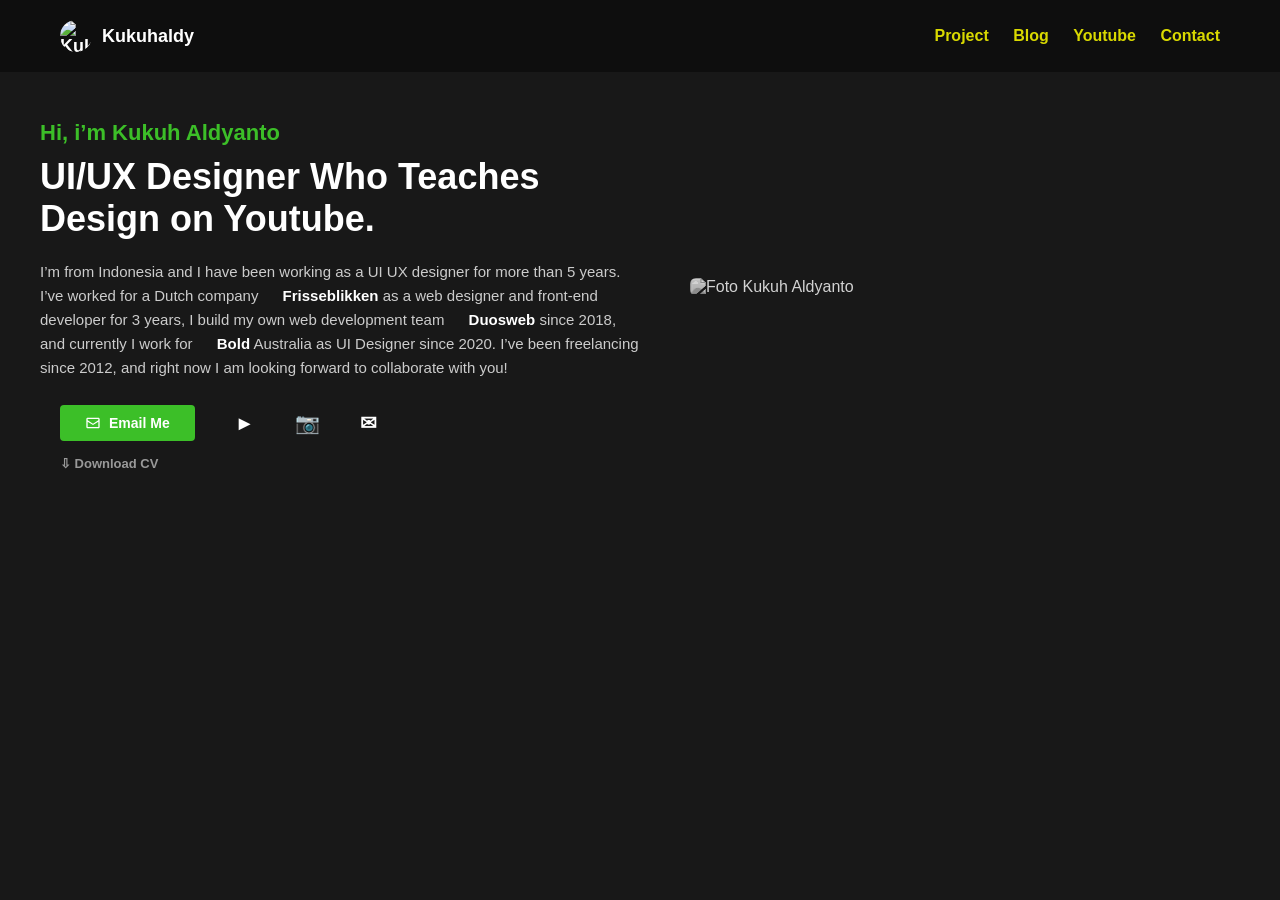
==== index.html @ a380c83d "Revamp index.html for personal portfolios Updated the website from a Pecel Lele menu to a personal p" ====
<!DOCTYPE html>
<html lang="id">
<head>
    <meta charset="UTF-8" />
    <meta name="viewport" content="width=device-width, initial-scale=1" />
    <title>Portofolio Kukuh Aldyanto</title>
    <style>
        /* Reset dan style dasar */
        body {
            margin: 0;
            font-family: 'Segoe UI', Tahoma, Geneva, Verdana, sans-serif;
            background-color: #181818;
            color: white;
        }
        a {
            color: #d9d900;
            text-decoration: none;
            margin-left: 20px;
            font-weight: 600;
        }
        a:hover {
            text-decoration: underline;
        }
        header {
            display: flex;
            justify-content: space-between;
            padding: 20px 60px;
            background-color: #0e0e0e;
            align-items: center;
        }
        header .logo {
            display: flex;
            align-items: center;
            gap: 10px;
            font-weight: bold;
            font-size: 18px;
        }
        header .logo img {
            width: 32px;
            height: 32px;
            border-radius: 50%;
        }
        nav a {
            font-weight: 600;
            color: #d9d900;
            cursor: pointer;
        }
        nav a:hover {
            text-decoration: underline;
        }
        main {
            display: flex;
            max-width: 1200px;
            margin: 30px auto;
            align-items: center;
            gap: 50px;
            padding: 0 20px;
        }
        main .intro {
            max-width: 600px;
        }
        main .intro h2 {
            font-weight: 600;
            font-size: 22px;
            color: #3cbf28;
            margin-bottom: 10px;
        }
        main .intro h1 {
            font-size: 36px;
            font-weight: 900;
            margin: 0 0 20px 0;
        }
        main .intro p {
            font-size: 15px;
            line-height: 1.6;
            color: #ccc;
        }
        main .intro p a {
            color: white;
        }
        main .intro p a:hover {
            text-decoration: underline;
        }
        .contact-buttons {
            margin: 25px 0 15px 0;
            display: flex;
            align-items: center;
            gap: 20px;
        }
        .btn-email {
            background-color: #3cbf28;
            border: none;
            padding: 10px 25px;
            color: white;
            font-weight: 600;
            border-radius: 4px;
            cursor: pointer;
            display: flex;
            align-items: center;
            gap: 8px;
            font-size: 14px;
        }
        .btn-email:hover {
            background-color: #329e21;
        }
        .btn-social {
            color: white;
            font-size: 20px;
            cursor: pointer;
        }
        .btn-social:hover {
            color: #3cbf28;
        }
        .download-cv {
            font-size: 13px;
            color: #999;
            display: flex;
            align-items: center;
            gap: 6px;
            cursor: pointer;
        }
        .download-cv:hover {
            text-decoration: underline;
        }
        .profile-photo {
            max-width: 300px;
            border-radius: 6px;
            filter: grayscale(100%) contrast(80%);
            position: relative;
        }
        .profile-photo svg {
            position: absolute;
            top: 0;
            left: 0;
        }

        /* Style icon inline untuk Email dengan SVG */
        .email-icon {
            display: inline-block;
            width: 16px;
            height: 16px;
            fill: white;
        }
    
        /* Responsif */
        @media (max-width: 900px) {
            main {
                flex-direction: column;
                align-items: flex-start;
            }
            .profile-photo {
                max-width: 100%;
                margin-top: 25px;
            }
        }
    </style>
</head>
<body>
    <header>
        <div class="logo">
            <img src="https://i.pravatar.cc/32?img=3" alt="Kukuh Aldyanto" />
            Kukuhaldy
        </div>
        <nav>
            <a href="#projects">Project</a>
            <a href="#blog">Blog</a>
            <a href="#youtube">Youtube</a>
            <a href="#contact">Contact</a>
        </nav>
    </header>
    <main>
        <div class="intro">
            <h2>Hi, i’m Kukuh Aldyanto</h2>
            <h1>UI/UX Designer Who Teaches Design on Youtube.</h1>
            <p>
                I’m from Indonesia and I have been working as a UI UX designer for more than 5 years. 
                I’ve worked for a Dutch company 
                <a href="https://frisseblikken.com/" target="_blank" rel="noopener">Frisseblikken</a> as a web designer and front-end developer for 3 years, 
                I build my own web development team 
                <a href="https://duosweb.com/" target="_blank" rel="noopener">Duosweb</a> since 2018, and currently I work for <a href="https://bold.au/" target="_blank" rel="noopener">Bold</a> Australia as UI Designer since 2020. 
                I’ve been freelancing since 2012, and right now I am looking forward to collaborate with you!
            </p>
            <div class="contact-buttons">
                <a href="mailto:kukuhaldy@example.com" class="btn-email" aria-label="Email Me">
                    <svg class="email-icon" viewBox="0 0 24 24" aria-hidden="true" focusable="false">
                        <path d="M4 4h16v16H4z" fill="none"/>
                        <path d="M20 6v12H4V6h16m0-2H4c-1.1 0-2 .9-2 2v12c0 1.1.9 2 2 2h16c1.1 0 2-.9 2-2V6c0-1.1-.9-2-2-2zM4 8l8 5 8-5v2l-8 5-8-5V8z"/>
                    </svg>
                    Email Me
                </a>
                <a href="https://www.youtube.com/c/kukuhaldy" target="_blank" rel="noopener" class="btn-social" aria-label="Youtube">
                    &#9658;
                </a>
                <a href="https://instagram.com/kukuhaldy" target="_blank" rel="noopener" class="btn-social" aria-label="Instagram">
                    &#x1F4F7;
                </a>
                <a href="https://wa.me/628123456789" target="_blank" rel="noopener" class="btn-social" aria-label="WhatsApp">
                    &#x2709;
                </a>
            </div>
            <a href="/cv-kukuhaldy.pdf" download class="download-cv" aria-label="Download CV">
                &#8681; Download CV
            </a>
        </div>
        <div class="profile-photo">
            <img src="https://kukuhaldy.com/wp-content/uploads/2022/02/IMG_4889-1.jpg" alt="Foto Kukuh Aldyanto" style="width:100%;border-radius: 6px;filter: grayscale(100%) contrast(80%);" />
        </div>
    </main>
</body>
</html>
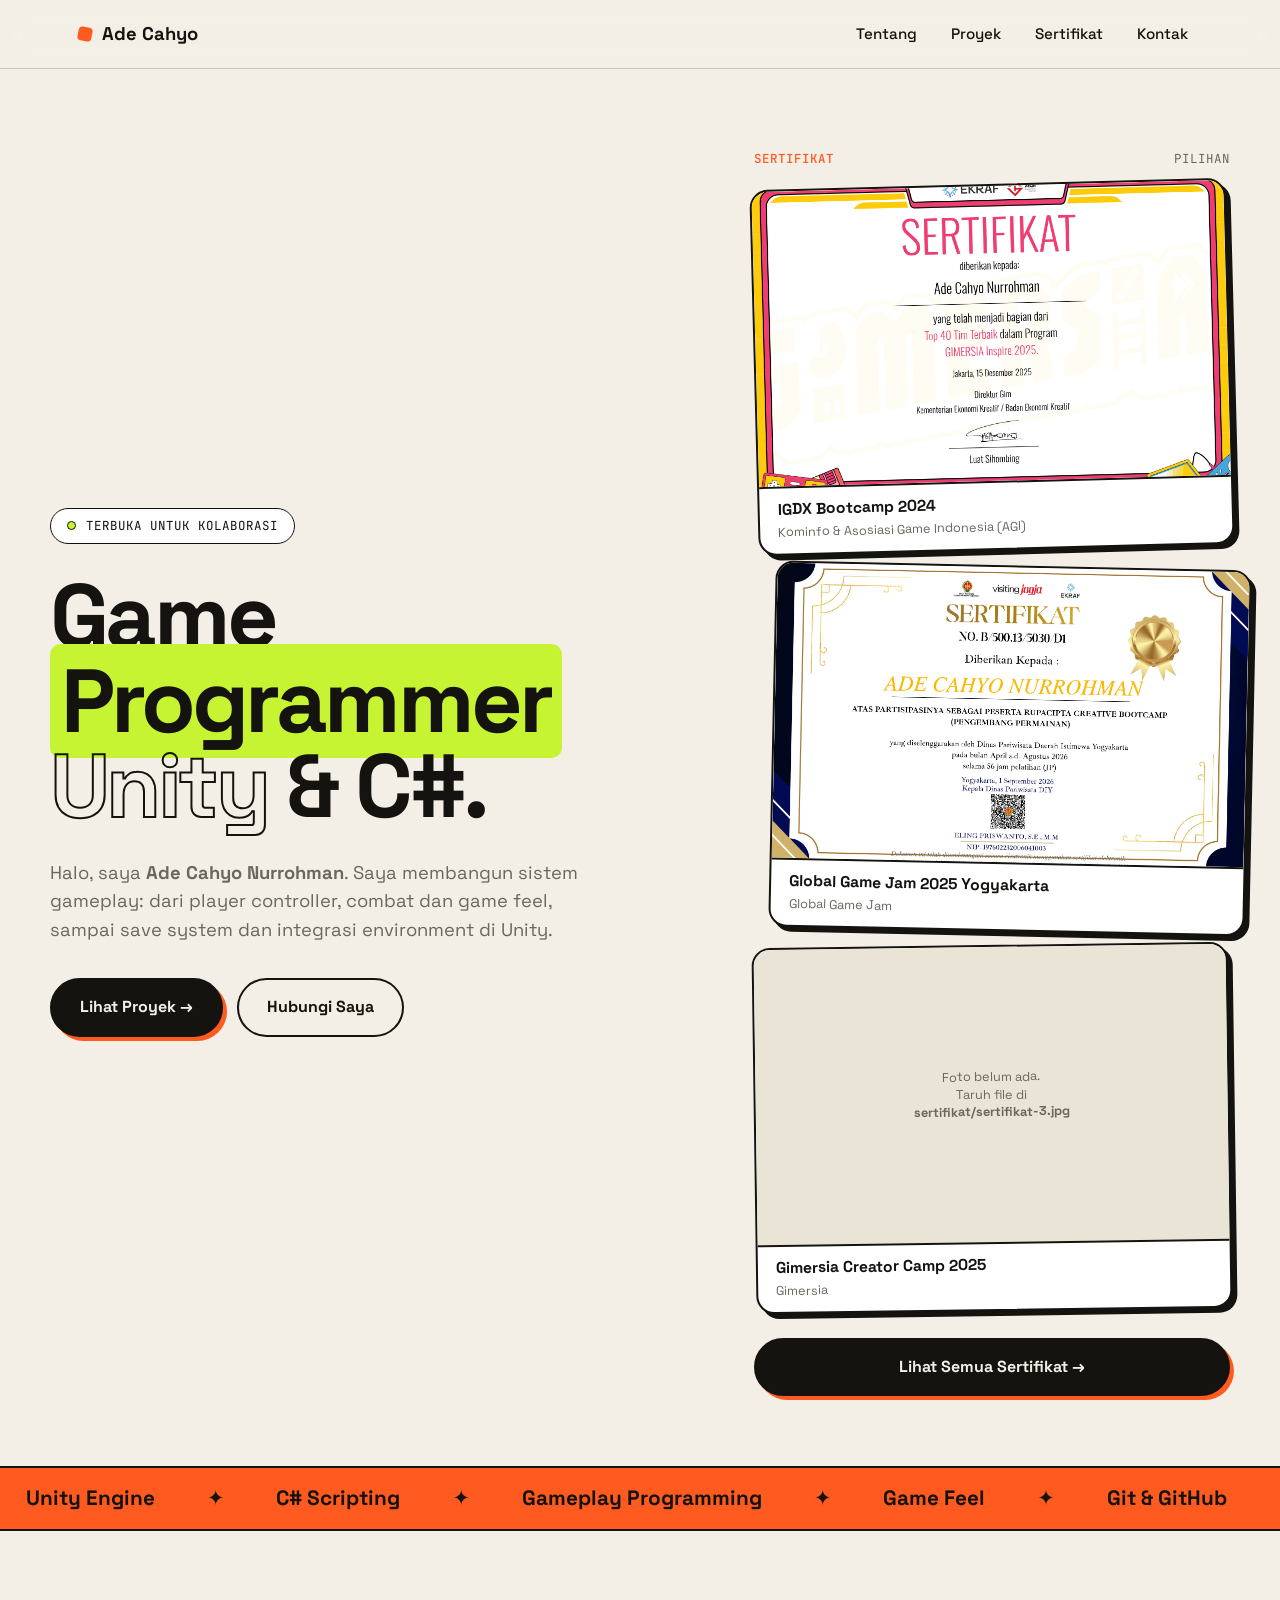
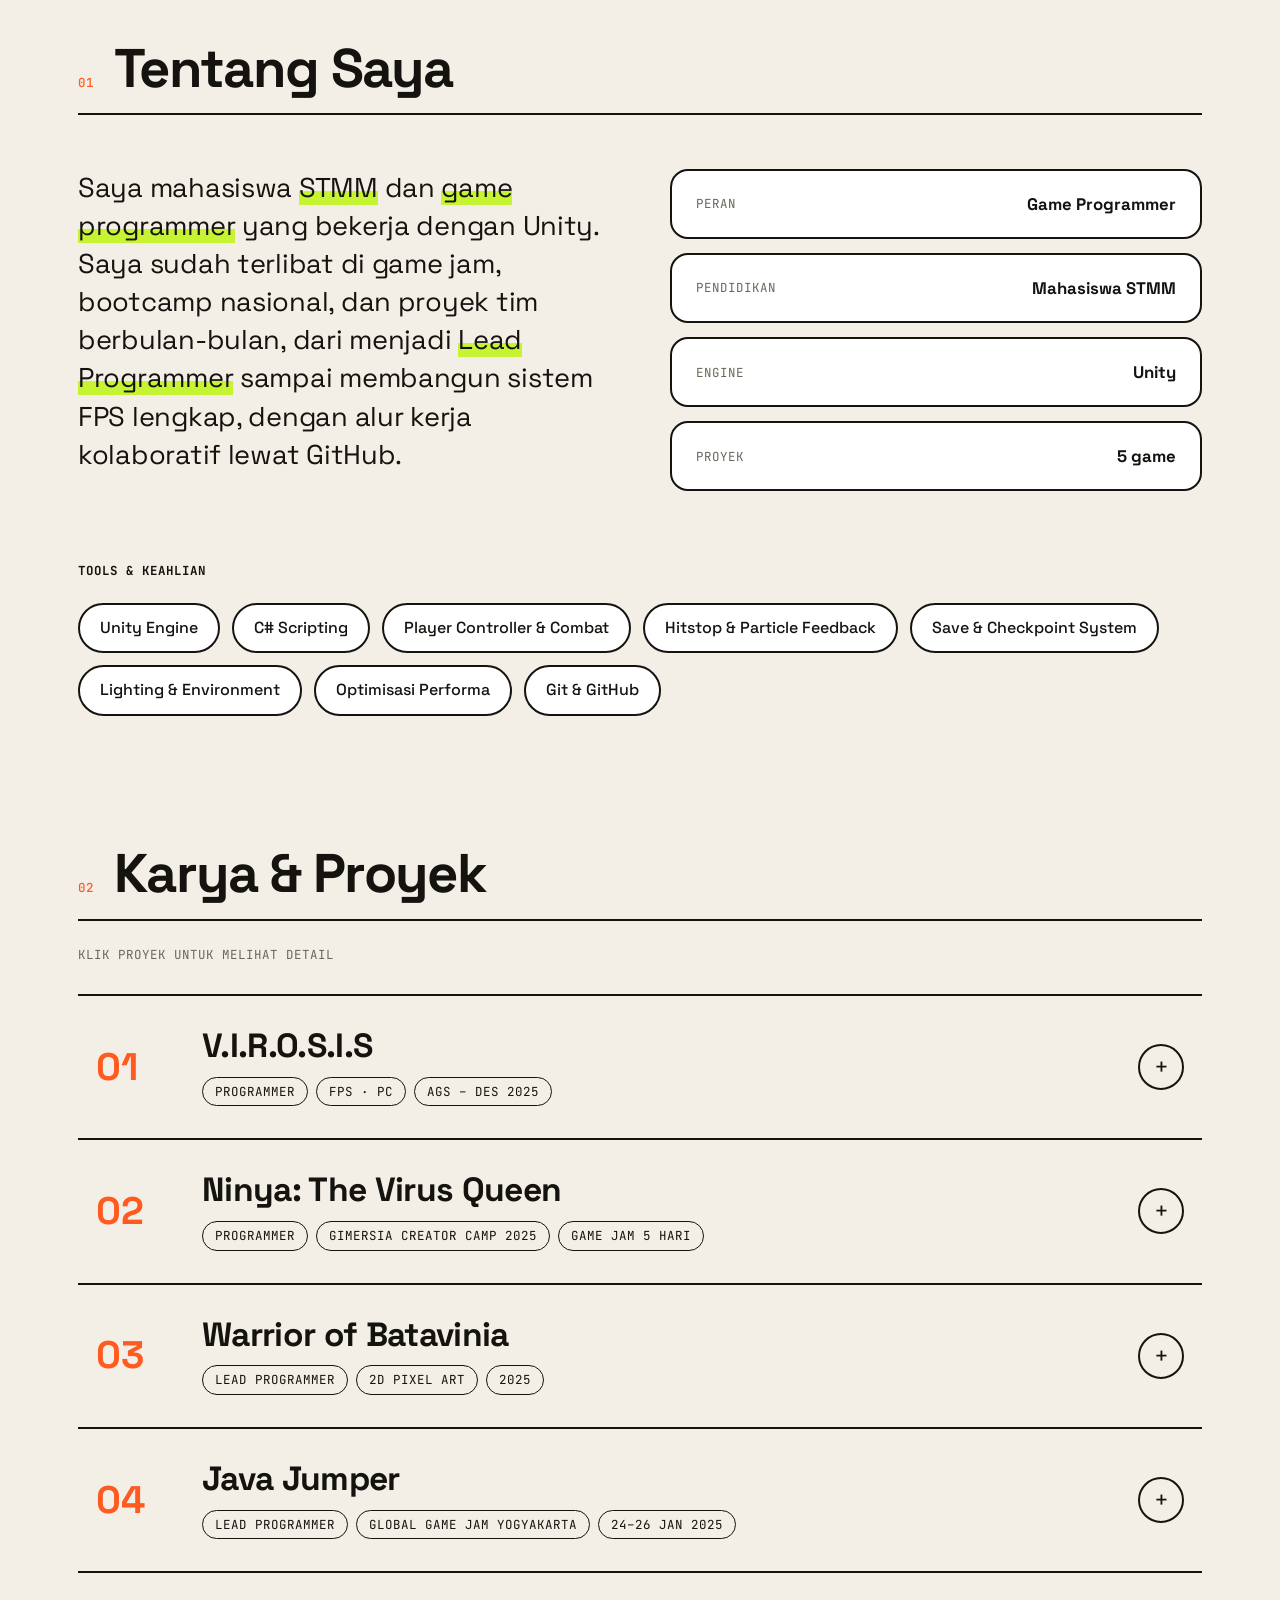
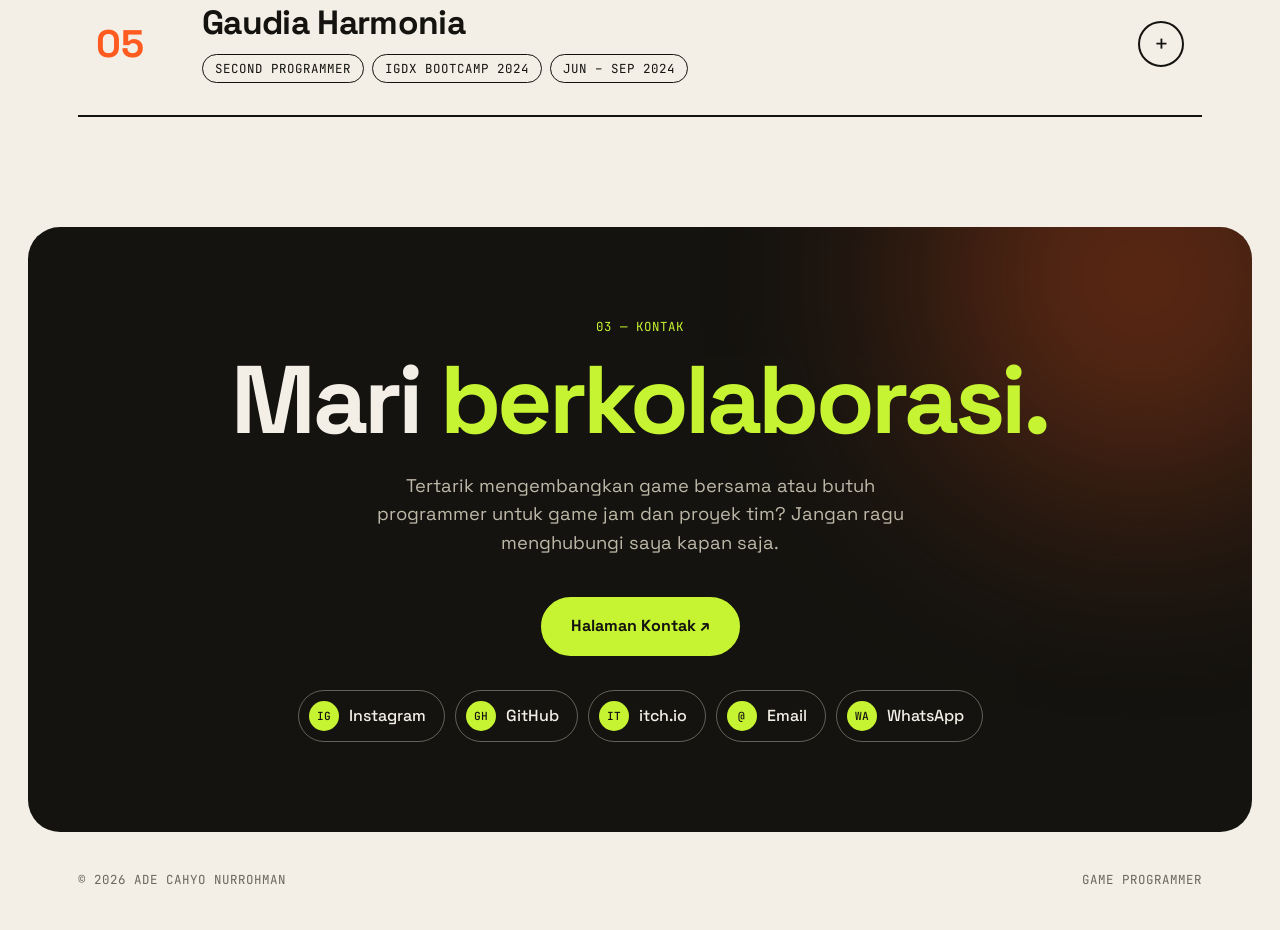
==== commit 320d4916: "Porto Test" ====
--- a/index.html
+++ b/index.html
@@ -1,210 +1,272 @@
 <!DOCTYPE html>
 <html lang="id">
 <head>
-    <meta charset="UTF-8" />
-    <meta name="viewport" content="width=device-width, initial-scale=1" />
-    <title>Portofolio Kukuh Aldyanto</title>
-    <style>
-        /* Reset dan style dasar */
-        body {
-            margin: 0;
-            font-family: 'Segoe UI', Tahoma, Geneva, Verdana, sans-serif;
-            background-color: #181818;
-            color: white;
-        }
-        a {
-            color: #d9d900;
-            text-decoration: none;
-            margin-left: 20px;
-            font-weight: 600;
-        }
-        a:hover {
-            text-decoration: underline;
-        }
-        header {
-            display: flex;
-            justify-content: space-between;
-            padding: 20px 60px;
-            background-color: #0e0e0e;
-            align-items: center;
-        }
-        header .logo {
-            display: flex;
-            align-items: center;
-            gap: 10px;
-            font-weight: bold;
-            font-size: 18px;
-        }
-        header .logo img {
-            width: 32px;
-            height: 32px;
-            border-radius: 50%;
-        }
-        nav a {
-            font-weight: 600;
-            color: #d9d900;
-            cursor: pointer;
-        }
-        nav a:hover {
-            text-decoration: underline;
-        }
-        main {
-            display: flex;
-            max-width: 1200px;
-            margin: 30px auto;
-            align-items: center;
-            gap: 50px;
-            padding: 0 20px;
-        }
-        main .intro {
-            max-width: 600px;
-        }
-        main .intro h2 {
-            font-weight: 600;
-            font-size: 22px;
-            color: #3cbf28;
-            margin-bottom: 10px;
-        }
-        main .intro h1 {
-            font-size: 36px;
-            font-weight: 900;
-            margin: 0 0 20px 0;
-        }
-        main .intro p {
-            font-size: 15px;
-            line-height: 1.6;
-            color: #ccc;
-        }
-        main .intro p a {
-            color: white;
-        }
-        main .intro p a:hover {
-            text-decoration: underline;
-        }
-        .contact-buttons {
-            margin: 25px 0 15px 0;
-            display: flex;
-            align-items: center;
-            gap: 20px;
-        }
-        .btn-email {
-            background-color: #3cbf28;
-            border: none;
-            padding: 10px 25px;
-            color: white;
-            font-weight: 600;
-            border-radius: 4px;
-            cursor: pointer;
-            display: flex;
-            align-items: center;
-            gap: 8px;
-            font-size: 14px;
-        }
-        .btn-email:hover {
-            background-color: #329e21;
-        }
-        .btn-social {
-            color: white;
-            font-size: 20px;
-            cursor: pointer;
-        }
-        .btn-social:hover {
-            color: #3cbf28;
-        }
-        .download-cv {
-            font-size: 13px;
-            color: #999;
-            display: flex;
-            align-items: center;
-            gap: 6px;
-            cursor: pointer;
-        }
-        .download-cv:hover {
-            text-decoration: underline;
-        }
-        .profile-photo {
-            max-width: 300px;
-            border-radius: 6px;
-            filter: grayscale(100%) contrast(80%);
-            position: relative;
-        }
-        .profile-photo svg {
-            position: absolute;
-            top: 0;
-            left: 0;
-        }
-
-        /* Style icon inline untuk Email dengan SVG */
-        .email-icon {
-            display: inline-block;
-            width: 16px;
-            height: 16px;
-            fill: white;
-        }
-    
-        /* Responsif */
-        @media (max-width: 900px) {
-            main {
-                flex-direction: column;
-                align-items: flex-start;
-            }
-            .profile-photo {
-                max-width: 100%;
-                margin-top: 25px;
-            }
-        }
-    </style>
+<meta charset="UTF-8">
+<meta name="viewport" content="width=device-width, initial-scale=1.0">
+<title>Ade Cahyo Nurrohman | Game Programmer</title>
+<meta name="description" content="Portofolio Ade Cahyo Nurrohman, Game Programmer (Unity & C#). Mahasiswa STMM.">
+<link rel="preconnect" href="https://fonts.googleapis.com">
+<link rel="preconnect" href="https://fonts.gstatic.com" crossorigin>
+<link href="https://fonts.googleapis.com/css2?family=Space+Grotesk:wght@400;500;700&family=JetBrains+Mono:wght@400;500&display=swap" rel="stylesheet">
+<link rel="stylesheet" href="style.css">
 </head>
 <body>
-    <header>
-        <div class="logo">
-            <img src="https://i.pravatar.cc/32?img=3" alt="Kukuh Aldyanto" />
-            Kukuhaldy
+
+<header>
+  <div class="wrap nav">
+    <a href="#home" class="logo"><i></i>Ade Cahyo</a>
+    <nav>
+      <ul>
+        <li><a class="link" href="#about">Tentang</a></li>
+        <li><a class="link" href="#projects">Proyek</a></li>
+        <li><a class="link" href="sertifikat.html">Sertifikat</a></li>
+        <li><a class="link" href="kontak.html">Kontak</a></li>
+      </ul>
+    </nav>
+  </div>
+</header>
+
+<main id="home">
+  <div class="wrap hero">
+    <div>
+      <div class="badge mono"><b></b> Terbuka untuk kolaborasi</div>
+      <h1>
+        Game <span class="hl">Programmer</span><br>
+        <span class="out">Unity</span> &amp; C#.
+      </h1>
+      <p class="sub">Halo, saya <strong>Ade Cahyo Nurrohman</strong>. Saya membangun sistem gameplay: dari player controller, combat dan game feel, sampai save system dan integrasi environment di Unity.</p>
+      <div class="cta">
+        <a href="#projects" class="btn primary">Lihat Proyek →</a>
+        <a href="kontak.html" class="btn ghost">Hubungi Saya</a>
+      </div>
+    </div>
+
+    <aside class="cert-stack" aria-label="Sertifikat">
+      <div class="label mono"><span>Sertifikat</span><span style="color:var(--muted)">Pilihan</span></div>
+      <div class="cert-preview" id="certPreview"></div>
+      <a href="sertifikat.html" class="btn primary cert-more">Lihat Semua Sertifikat →</a>
+    </aside>
+  </div>
+
+  <div class="marquee" aria-hidden="true">
+    <div>
+      <span>Unity Engine</span><span>C# Scripting</span><span>Gameplay Programming</span><span>Game Feel</span><span>Git &amp; GitHub</span>
+      <span>Unity Engine</span><span>C# Scripting</span><span>Gameplay Programming</span><span>Game Feel</span><span>Git &amp; GitHub</span>
+      <span>Unity Engine</span><span>C# Scripting</span><span>Gameplay Programming</span><span>Game Feel</span><span>Git &amp; GitHub</span>
+      <span>Unity Engine</span><span>C# Scripting</span><span>Gameplay Programming</span><span>Game Feel</span><span>Git &amp; GitHub</span>
+    </div>
+  </div>
+
+  <section id="about">
+    <div class="wrap">
+      <div class="sec-head reveal"><span class="mono">01</span><h2>Tentang Saya</h2></div>
+      <div class="about">
+        <p class="lead reveal">
+          Saya mahasiswa <em>STMM</em> dan <em>game programmer</em> yang bekerja dengan Unity. Saya sudah terlibat di game jam, bootcamp nasional, dan proyek tim berbulan-bulan, dari menjadi <em>Lead Programmer</em> sampai membangun sistem FPS lengkap, dengan alur kerja kolaboratif lewat GitHub.
+        </p>
+        <div class="facts reveal">
+          <div class="fact"><span class="mono">Peran</span><strong>Game Programmer</strong></div>
+          <div class="fact"><span class="mono">Pendidikan</span><strong>Mahasiswa STMM</strong></div>
+          <div class="fact"><span class="mono">Engine</span><strong>Unity</strong></div>
+          <div class="fact"><span class="mono">Proyek</span><strong>5 game</strong></div>
         </div>
-        <nav>
-            <a href="#projects">Project</a>
-            <a href="#blog">Blog</a>
-            <a href="#youtube">Youtube</a>
-            <a href="#contact">Contact</a>
-        </nav>
-    </header>
-    <main>
-        <div class="intro">
-            <h2>Hi, i’m Kukuh Aldyanto</h2>
-            <h1>UI/UX Designer Who Teaches Design on Youtube.</h1>
-            <p>
-                I’m from Indonesia and I have been working as a UI UX designer for more than 5 years. 
-                I’ve worked for a Dutch company 
-                <a href="https://frisseblikken.com/" target="_blank" rel="noopener">Frisseblikken</a> as a web designer and front-end developer for 3 years, 
-                I build my own web development team 
-                <a href="https://duosweb.com/" target="_blank" rel="noopener">Duosweb</a> since 2018, and currently I work for <a href="https://bold.au/" target="_blank" rel="noopener">Bold</a> Australia as UI Designer since 2020. 
-                I’ve been freelancing since 2012, and right now I am looking forward to collaborate with you!
-            </p>
-            <div class="contact-buttons">
-                <a href="mailto:kukuhaldy@example.com" class="btn-email" aria-label="Email Me">
-                    <svg class="email-icon" viewBox="0 0 24 24" aria-hidden="true" focusable="false">
-                        <path d="M4 4h16v16H4z" fill="none"/>
-                        <path d="M20 6v12H4V6h16m0-2H4c-1.1 0-2 .9-2 2v12c0 1.1.9 2 2 2h16c1.1 0 2-.9 2-2V6c0-1.1-.9-2-2-2zM4 8l8 5 8-5v2l-8 5-8-5V8z"/>
-                    </svg>
-                    Email Me
-                </a>
-                <a href="https://www.youtube.com/c/kukuhaldy" target="_blank" rel="noopener" class="btn-social" aria-label="Youtube">
-                    &#9658;
-                </a>
-                <a href="https://instagram.com/kukuhaldy" target="_blank" rel="noopener" class="btn-social" aria-label="Instagram">
-                    &#x1F4F7;
-                </a>
-                <a href="https://wa.me/628123456789" target="_blank" rel="noopener" class="btn-social" aria-label="WhatsApp">
-                    &#x2709;
-                </a>
-            </div>
-            <a href="/cv-kukuhaldy.pdf" download class="download-cv" aria-label="Download CV">
-                &#8681; Download CV
-            </a>
+      </div>
+
+      <div class="skills-wrap reveal">
+        <h3 class="mono">Tools &amp; Keahlian</h3>
+        <div class="skills">
+          <span class="chip">Unity Engine</span>
+          <span class="chip">C# Scripting</span>
+          <span class="chip">Player Controller &amp; Combat</span>
+          <span class="chip">Hitstop &amp; Particle Feedback</span>
+          <span class="chip">Save &amp; Checkpoint System</span>
+          <span class="chip">Lighting &amp; Environment</span>
+          <span class="chip">Optimisasi Performa</span>
+          <span class="chip">Git &amp; GitHub</span>
         </div>
-        <div class="profile-photo">
-            <img src="https://kukuhaldy.com/wp-content/uploads/2022/02/IMG_4889-1.jpg" alt="Foto Kukuh Aldyanto" style="width:100%;border-radius: 6px;filter: grayscale(100%) contrast(80%);" />
-        </div>
-    </main>
+      </div>
+    </div>
+  </section>
+
+  <section id="projects" style="padding-top:20px">
+    <div class="wrap">
+      <div class="sec-head reveal"><span class="mono">02</span><h2>Karya &amp; Proyek</h2></div>
+      <p class="mono reveal" style="color:var(--muted);margin:-30px 0 30px">Klik proyek untuk melihat detail</p>
+
+      <div class="projects">
+
+        <!-- 01 -->
+        <details class="project reveal">
+          <summary>
+            <div class="num">01</div>
+            <div>
+              <h3>V.I.R.O.S.I.S</h3>
+              <div class="tags"><span class="tag mono">Programmer</span><span class="tag mono">FPS · PC</span><span class="tag mono">Ags – Des 2025</span></div>
+            </div>
+            <div class="plus">+</div>
+          </summary>
+          <div class="detail">
+            <div>
+              <p>Game FPS 3D di Unity yang berfokus pada mekanik inti pemain, interaksi lingkungan, dan alur gameplay yang utuh dari awal sampai akhir. Dikerjakan kolaboratif dengan GitHub sebagai version control.</p>
+              <p style="margin-top:14px">Saya juga terlibat dalam integrasi mekanik ke level, pengaturan scene, dan optimisasi performa dengan membersihkan asset yang tidak terpakai.</p>
+            </div>
+            <div>
+              <h4>Tanggung jawab</h4>
+              <ul>
+                <li>Player controller, shooting system, weapon handling, ammo system</li>
+                <li>Teleport, dialogue trigger, cutscene, objective system</li>
+                <li>Smart lighting, toggle lamp, volumetric fog</li>
+                <li>Keycard access system</li>
+              </ul>
+            </div>
+          </div>
+        </details>
+
+        <!-- 02 -->
+        <details class="project reveal">
+          <summary>
+            <div class="num">02</div>
+            <div>
+              <h3>Ninya: The Virus Queen</h3>
+              <div class="tags"><span class="tag mono">Programmer</span><span class="tag mono">Gimersia Creator Camp 2025</span><span class="tag mono">Game Jam 5 Hari</span></div>
+            </div>
+            <div class="plus">+</div>
+          </summary>
+          <div class="detail">
+            <div>
+              <p>Game aksi top-down dengan evolusi karakter. Pemain menjadi Ninya, virus hasil eksperimen yang menyusup ke tubuh manusia dan berambisi mencapai otak. Tentacle yang berputar menjadi senjata otomatis, sementara sel darah putih, neutrofil, dan T-cell bisa mencabut tentacle-nya.</p>
+              <p style="margin-top:14px">Tujuan pemain: bertahan hingga mencapai jarak 100.000 mikrometer di dalam tubuh.</p>
+            </div>
+            <div>
+              <h4>Tanggung jawab</h4>
+              <ul>
+                <li>Player movement</li>
+                <li>Hitstop mechanic</li>
+                <li>Particle spawn system</li>
+                <li>Score mechanic</li>
+                <li>UI implementation</li>
+              </ul>
+            </div>
+          </div>
+        </details>
+
+        <!-- 03 -->
+        <details class="project reveal">
+          <summary>
+            <div class="num">03</div>
+            <div>
+              <h3>Warrior of Batavinia</h3>
+              <div class="tags"><span class="tag mono">Lead Programmer</span><span class="tag mono">2D Pixel Art</span><span class="tag mono">2025</span></div>
+            </div>
+            <div class="plus">+</div>
+          </summary>
+          <div class="detail">
+            <div>
+              <p>Game aksi 2D pixel-art yang memadukan eksplorasi, platforming, dan pertarungan cepat. Sebagai Lead Programmer, saya membangun fondasi gameplay, mengatur integrasi environment, serta menjaga performa dan stabilitas selama pengembangan.</p>
+            </div>
+            <div>
+              <h4>Tanggung jawab</h4>
+              <ul>
+                <li>Checkpoint &amp; save system untuk level semi-linear</li>
+                <li>Wall jump mechanic</li>
+                <li>Item interaction system</li>
+                <li>Parallax environment</li>
+                <li>Player animation &amp; attack combo</li>
+                <li>Hitstop &amp; particle feedback</li>
+              </ul>
+            </div>
+          </div>
+        </details>
+
+        <!-- 04 -->
+        <details class="project reveal">
+          <summary>
+            <div class="num">04</div>
+            <div>
+              <h3>Java Jumper</h3>
+              <div class="tags"><span class="tag mono">Lead Programmer</span><span class="tag mono">Global Game Jam Yogyakarta</span><span class="tag mono">24–26 Jan 2025</span></div>
+            </div>
+            <div class="plus">+</div>
+          </summary>
+          <div class="detail">
+            <div>
+              <p>Platformer dengan gelembung sebagai inti mekanik: pemain memakai gelembung yang bisa pecah untuk melompat ke atas, sambil menghadapi gelembung jebakan yang menipu arah. Dikerjakan 48 jam nonstop di Global Game Jam 2025 Yogyakarta.</p>
+              <p style="margin-top:14px">Memang tidak juara, tetapi jadi pengalaman penting soal manajemen waktu dan kerja tim di bawah deadline ketat.</p>
+            </div>
+            <div>
+              <h4>Tanggung jawab</h4>
+              <ul>
+                <li>Sistem jump &amp; bubble mechanic</li>
+                <li>Pembuatan dan integrasi environment</li>
+                <li>Main menu dan UI</li>
+              </ul>
+            </div>
+          </div>
+        </details>
+
+        <!-- 05 -->
+        <details class="project reveal">
+          <summary>
+            <div class="num">05</div>
+            <div>
+              <h3>Gaudia Harmonia</h3>
+              <div class="tags"><span class="tag mono">Second Programmer</span><span class="tag mono">IGDX Bootcamp 2024</span><span class="tag mono">Jun – Sep 2024</span></div>
+            </div>
+            <div class="plus">+</div>
+          </summary>
+          <div class="detail">
+            <div>
+              <p>Proyek tim dalam IGDX Bootcamp 2024, program pembinaan talenta game developer nasional oleh Kominfo dan Asosiasi Game Indonesia (AGI). Bekerja lintas disiplin bersama programmer, artist, dan game designer, serta belajar pipeline pengembangan game profesional.</p>
+            </div>
+            <div>
+              <h4>Tanggung jawab</h4>
+              <ul>
+                <li>Environment system dan integrasi aset visual</li>
+                <li>Lighting &amp; ambience</li>
+                <li>Sinkronisasi elemen interaktif dengan desain level</li>
+                <li>Pengelolaan scene dan performa di Unity</li>
+              </ul>
+            </div>
+          </div>
+        </details>
+
+      </div>
+    </div>
+  </section>
+
+  <div class="contact reveal" id="contact">
+    <p class="mono" style="position:relative;color:var(--accent-2)">03 — Kontak</p>
+    <h2 style="margin-top:18px">Mari <span>berkolaborasi.</span></h2>
+    <p class="t">Tertarik mengembangkan game bersama atau butuh programmer untuk game jam dan proyek tim? Jangan ragu menghubungi saya kapan saja.</p>
+    <a href="kontak.html" class="btn">Halaman Kontak ↗</a>
+    <div class="pills" id="pills"></div>
+  </div>
+</main>
+
+<div class="wrap">
+  <footer class="mono">
+    <span>&copy; 2026 Ade Cahyo Nurrohman</span>
+    <span>Game Programmer</span>
+  </footer>
+</div>
+
+<div class="lb" id="lightbox"><img alt=""><p class="mono"></p></div>
+
+<script src="certificates.js"></script>
+<script src="links.js"></script>
+<script>
+  renderCerts(document.getElementById('certPreview'), window.CERTIFICATES.slice(0, 3));
+  renderLinks(document.getElementById('pills'), 'pills');
+  var lb = document.getElementById('lightbox');
+  lb.addEventListener('click', function(){ lb.classList.remove('open'); });
+  document.addEventListener('keydown', function(e){ if(e.key === 'Escape') lb.classList.remove('open'); });
+
+  var io = new IntersectionObserver(function(entries){
+    entries.forEach(function(e){
+      if (e.isIntersecting) { e.target.classList.add('in'); io.unobserve(e.target); }
+    });
+  }, { threshold: 0.12 });
+  document.querySelectorAll('.reveal').forEach(function(el){ io.observe(el); });
+</script>
 </body>
 </html>
--- a/style.css
+++ b/style.css
@@ -0,0 +1,209 @@
+:root{
+  --paper:#f3efe6;
+  --ink:#14130f;
+  --muted:#6b675c;
+  --accent:#ff5a1f;
+  --accent-2:#c6f432;
+  --line:rgba(20,19,15,.18);
+  --radius:18px;
+}
+*{margin:0;padding:0;box-sizing:border-box}
+html{scroll-behavior:smooth}
+body{
+  background:var(--paper);color:var(--ink);
+  font-family:'Space Grotesk',system-ui,sans-serif;line-height:1.55;
+  -webkit-font-smoothing:antialiased;
+}
+::selection{background:var(--accent-2);color:var(--ink)}
+a{color:inherit}
+.mono{font-family:'JetBrains Mono',ui-monospace,monospace;font-size:.78rem;letter-spacing:.08em;text-transform:uppercase}
+.wrap{max-width:1180px;margin:0 auto;padding:0 28px}
+
+/* NAV */
+header{position:sticky;top:0;z-index:50;background:rgba(243,239,230,.88);backdrop-filter:blur(12px);border-bottom:1px solid var(--line)}
+.nav{display:flex;justify-content:space-between;align-items:center;height:68px}
+.logo{font-weight:700;font-size:1.15rem;text-decoration:none;display:flex;align-items:center;gap:10px}
+.logo i{width:14px;height:14px;background:var(--accent);border-radius:4px;display:inline-block;transform:rotate(12deg)}
+nav ul{display:flex;gap:6px;list-style:none}
+nav a.link{text-decoration:none;padding:8px 14px;border-radius:99px;font-weight:500;font-size:.95rem;transition:background .2s}
+nav a.link:hover{background:var(--ink);color:var(--paper)}
+
+/* BUTTONS */
+.btn{
+  display:inline-flex;align-items:center;gap:10px;padding:15px 28px;border-radius:99px;
+  text-decoration:none;font-weight:700;border:2px solid var(--ink);cursor:pointer;font-size:1rem;
+  font-family:inherit;transition:transform .2s, box-shadow .2s, background .2s;background:transparent;color:var(--ink);
+}
+.btn.primary{background:var(--ink);color:var(--paper);box-shadow:4px 4px 0 var(--accent)}
+.btn.primary:hover{transform:translate(-2px,-2px);box-shadow:7px 7px 0 var(--accent)}
+.btn.ghost:hover{background:var(--accent-2)}
+
+/* HERO */
+.hero{padding:80px 0 70px;display:grid;grid-template-columns:1.15fr .85fr;gap:60px;align-items:center}
+.badge{display:inline-flex;align-items:center;gap:10px;border:1px solid var(--ink);border-radius:99px;padding:7px 16px;margin-bottom:30px;background:#fff}
+.badge b{width:9px;height:9px;border-radius:50%;background:var(--accent-2);border:1px solid var(--ink);animation:pulse 1.8s infinite}
+@keyframes pulse{50%{transform:scale(1.5);opacity:.5}}
+.hero h1{font-size:clamp(2.6rem,7vw,5.8rem);line-height:.95;letter-spacing:-.04em;font-weight:700}
+.hero h1 .hl{background:var(--accent-2);padding:0 .12em;border-radius:.12em;box-decoration-break:clone;-webkit-box-decoration-break:clone}
+.hero h1 .out{color:transparent;-webkit-text-stroke:2px var(--ink)}
+.hero p.sub{margin-top:30px;font-size:1.15rem;color:var(--muted);max-width:540px}
+.cta{display:flex;gap:14px;flex-wrap:wrap;margin-top:34px}
+
+/* CERTIFICATE STACK (hero) */
+.cert-stack{position:relative}
+.cert-stack .label{display:flex;justify-content:space-between;align-items:center;margin-bottom:16px}
+.cert-stack .label span:first-child{color:var(--accent);font-weight:500}
+.cert-preview{display:grid;gap:14px}
+.cert-preview .cert:nth-child(1){transform:rotate(-1.5deg)}
+.cert-preview .cert:nth-child(2){transform:rotate(1.2deg) translateX(18px)}
+.cert-preview .cert:nth-child(3){transform:rotate(-.8deg)}
+.cert-more{margin-top:26px;width:100%;justify-content:center}
+
+/* CERT CARD */
+.cert{
+  background:#fff;border:2px solid var(--ink);border-radius:var(--radius);overflow:hidden;
+  box-shadow:5px 5px 0 var(--ink);transition:transform .25s, box-shadow .25s;cursor:zoom-in;
+}
+.cert:hover{transform:translate(-3px,-3px) rotate(0)!important;box-shadow:9px 9px 0 var(--accent)}
+.cert .img{aspect-ratio:16/10;background:#e9e4d6;display:flex;align-items:center;justify-content:center;overflow:hidden}
+.cert img{width:100%;height:100%;object-fit:cover;display:block}
+.cert .ph{padding:20px;text-align:center;color:var(--muted);font-size:.8rem;line-height:1.4}
+.cert .cap{padding:12px 18px;border-top:2px solid var(--ink);display:flex;flex-direction:column;gap:2px}
+.cert .cap strong{font-size:.98rem;line-height:1.25}
+.cert .cap span{color:var(--muted);font-size:.8rem}
+
+/* MARQUEE */
+.marquee{border-block:2px solid var(--ink);background:var(--accent);overflow:hidden;white-space:nowrap;padding:14px 0}
+.marquee div{display:inline-block;animation:slide 30s linear infinite;font-weight:700;font-size:1.3rem}
+.marquee span{margin:0 26px}
+.marquee span::after{content:"✦";margin-left:52px}
+@keyframes slide{to{transform:translateX(-50%)}}
+
+/* SECTIONS */
+section{padding:110px 0}
+.sec-head{display:flex;align-items:baseline;gap:20px;margin-bottom:54px;border-bottom:2px solid var(--ink);padding-bottom:18px}
+.sec-head h2{font-size:clamp(2rem,5vw,3.4rem);letter-spacing:-.03em;line-height:1}
+.sec-head .mono{color:var(--accent);font-weight:500}
+
+/* ABOUT */
+.about{display:grid;grid-template-columns:1fr 1fr;gap:60px}
+.about .lead{font-size:clamp(1.25rem,2.3vw,1.7rem);line-height:1.4;letter-spacing:-.01em}
+.about .lead em{font-style:normal;background:linear-gradient(transparent 60%,var(--accent-2) 60%)}
+.facts{display:grid;gap:14px;align-content:start}
+.fact{background:#fff;border:2px solid var(--ink);border-radius:var(--radius);padding:20px 24px;display:flex;justify-content:space-between;align-items:center;gap:20px;transition:transform .2s}
+.fact:hover{transform:rotate(-1deg) translateX(6px)}
+.fact .mono{color:var(--muted)}
+.fact strong{font-size:1.05rem;text-align:right}
+.skills-wrap{margin-top:70px}
+.skills-wrap h3{margin-bottom:22px}
+.skills{display:flex;flex-wrap:wrap;gap:12px}
+.chip{padding:11px 20px;border:2px solid var(--ink);border-radius:99px;font-weight:500;background:#fff;transition:background .2s, transform .2s}
+.chip:hover{background:var(--accent-2);transform:translateY(-3px) rotate(-2deg)}
+
+/* PROJECTS */
+.projects{border-top:2px solid var(--ink)}
+.project{border-bottom:2px solid var(--ink);transition:background .25s,color .25s}
+.project summary{
+  list-style:none;cursor:pointer;display:grid;grid-template-columns:80px 1fr auto;gap:26px;align-items:center;padding:32px 18px;
+}
+.project summary::-webkit-details-marker{display:none}
+.project .num{font-size:2.4rem;font-weight:700;color:var(--accent);line-height:1}
+.project h3{font-size:clamp(1.4rem,3vw,2.1rem);letter-spacing:-.02em;line-height:1.1;margin-bottom:12px}
+.tags{display:flex;gap:8px;flex-wrap:wrap}
+.tag{border:1px solid currentColor;border-radius:99px;padding:4px 12px}
+.plus{width:46px;height:46px;border:2px solid currentColor;border-radius:50%;display:grid;place-items:center;font-size:1.5rem;line-height:1;transition:transform .3s,background .3s}
+.project:hover,.project[open]{background:var(--ink);color:var(--paper)}
+.project:hover .num,.project[open] .num{color:var(--accent-2)}
+.project[open] .plus{transform:rotate(45deg);background:var(--accent-2);color:var(--ink);border-color:var(--accent-2)}
+.detail{padding:0 18px 38px 124px;display:grid;grid-template-columns:1fr 1fr;gap:40px;color:#d8d3c4}
+.detail p{font-size:1.05rem}
+.detail h4{font-family:'JetBrains Mono',monospace;font-size:.78rem;letter-spacing:.08em;text-transform:uppercase;color:var(--accent-2);margin-bottom:12px;font-weight:500}
+.detail ul{list-style:none;display:grid;gap:8px}
+.detail li{padding-left:22px;position:relative}
+.detail li::before{content:"→";position:absolute;left:0;color:var(--accent)}
+
+/* CONTACT */
+.contact{background:var(--ink);color:var(--paper);border-radius:32px;margin:0 28px 28px;padding:90px 28px;text-align:center;position:relative;overflow:hidden}
+.contact::before{content:"";position:absolute;width:420px;height:420px;border-radius:50%;background:var(--accent);filter:blur(120px);opacity:.35;top:-160px;right:-100px}
+.contact h2{font-size:clamp(2.4rem,8vw,6rem);letter-spacing:-.04em;line-height:.95;position:relative}
+.contact h2 span{color:var(--accent-2)}
+.contact p.t{max-width:560px;margin:26px auto 40px;color:#bdb8a8;font-size:1.15rem;position:relative}
+.contact .btn{background:var(--accent-2);color:var(--ink);border-color:var(--accent-2);position:relative}
+.contact .btn:hover{background:var(--paper);border-color:var(--paper)}
+footer{padding:10px 0 40px;display:flex;justify-content:space-between;flex-wrap:wrap;gap:10px;color:var(--muted)}
+
+/* CERT PAGE */
+.page-head{padding:70px 0 40px}
+.page-head h1{font-size:clamp(2.4rem,7vw,5rem);letter-spacing:-.04em;line-height:.95;margin:20px 0 18px}
+.page-head p{color:var(--muted);font-size:1.1rem;max-width:560px}
+.cert-grid{display:grid;grid-template-columns:repeat(auto-fill,minmax(300px,1fr));gap:30px;padding-bottom:100px}
+.cert-grid .cert{transform:none}
+
+/* LIGHTBOX */
+.lb{position:fixed;inset:0;background:rgba(20,19,15,.92);display:none;align-items:center;justify-content:center;z-index:100;padding:30px;flex-direction:column;gap:16px;cursor:zoom-out}
+.lb.open{display:flex}
+.lb img{max-width:100%;max-height:82vh;border-radius:12px;border:2px solid var(--paper)}
+.lb p{color:var(--paper);text-align:center}
+
+/* REVEAL */
+.reveal{opacity:0;transform:translateY(30px);transition:opacity .7s ease, transform .7s ease}
+.reveal.in{opacity:1;transform:none}
+
+@media (max-width:900px){
+  .hero{grid-template-columns:1fr;padding-top:50px;gap:50px}
+  .about{grid-template-columns:1fr}
+  .detail{grid-template-columns:1fr;padding:0 18px 34px}
+  .project summary{grid-template-columns:50px 1fr 40px;gap:14px}
+  .project .num{font-size:1.6rem}
+  .plus{width:38px;height:38px}
+  nav ul{gap:0}
+  nav a.link{padding:8px 10px;font-size:.85rem}
+  section{padding:80px 0}
+  .contact{margin:0 12px 12px;padding:70px 20px}
+  .cert-preview .cert:nth-child(2){transform:rotate(1.2deg)}
+}
+@media (prefers-reduced-motion:reduce){
+  *{animation:none!important;transition:none!important}
+  .reveal{opacity:1;transform:none}
+}
+
+/* LINKS / KONTAK */
+.links-grid{display:grid;grid-template-columns:repeat(auto-fill,minmax(320px,1fr));gap:22px;padding-bottom:50px}
+.link-card{
+  display:flex;align-items:center;gap:18px;padding:22px 24px;background:#fff;border:2px solid var(--ink);
+  border-radius:var(--radius);text-decoration:none;box-shadow:5px 5px 0 var(--ink);
+  transition:transform .2s, box-shadow .2s, background .2s;
+}
+.link-card:hover{transform:translate(-3px,-3px);box-shadow:9px 9px 0 var(--accent);background:var(--accent-2)}
+.link-card .ico{
+  flex:0 0 54px;height:54px;border-radius:14px;background:var(--ink);color:var(--accent-2);
+  display:grid;place-items:center;font-family:'JetBrains Mono',monospace;font-weight:500;font-size:.95rem;
+}
+.link-card .txt{display:flex;flex-direction:column;min-width:0;flex:1}
+.link-card strong{font-size:1.2rem;line-height:1.2}
+.link-card small{color:var(--muted);font-size:.88rem;overflow:hidden;text-overflow:ellipsis;white-space:nowrap}
+.link-card:hover small{color:var(--ink)}
+.link-card .go{font-size:1.5rem;transition:transform .2s}
+.link-card:hover .go{transform:translate(3px,-3px)}
+
+.pills{display:flex;flex-wrap:wrap;gap:10px;justify-content:center;position:relative;margin-top:34px}
+.pill{
+  display:inline-flex;align-items:center;gap:10px;padding:10px 18px 10px 10px;border-radius:99px;
+  border:1.5px solid rgba(243,239,230,.35);color:var(--paper);text-decoration:none;font-weight:500;
+  transition:background .2s,color .2s,border-color .2s,transform .2s;
+}
+.pill .k{
+  min-width:30px;height:30px;padding:0 6px;border-radius:99px;background:var(--accent-2);color:var(--ink);
+  display:grid;place-items:center;font-family:'JetBrains Mono',monospace;font-size:.7rem;font-weight:500;
+}
+.pill:hover{background:var(--accent-2);color:var(--ink);border-color:var(--accent-2);transform:translateY(-3px)}
+.pill:hover .k{background:var(--ink);color:var(--accent-2)}
+.contact .btn.alt{background:transparent;color:var(--paper);border-color:var(--paper);margin-left:8px}
+.contact .btn.alt:hover{background:var(--paper);color:var(--ink)}
+.foot-links{display:flex;gap:18px;flex-wrap:wrap}
+.foot-links a{text-decoration:none}
+.foot-links a:hover{color:var(--accent)}
+@media (max-width:900px){
+  .links-grid{grid-template-columns:1fr}
+  .contact .btn.alt{margin:12px 0 0}
+}
